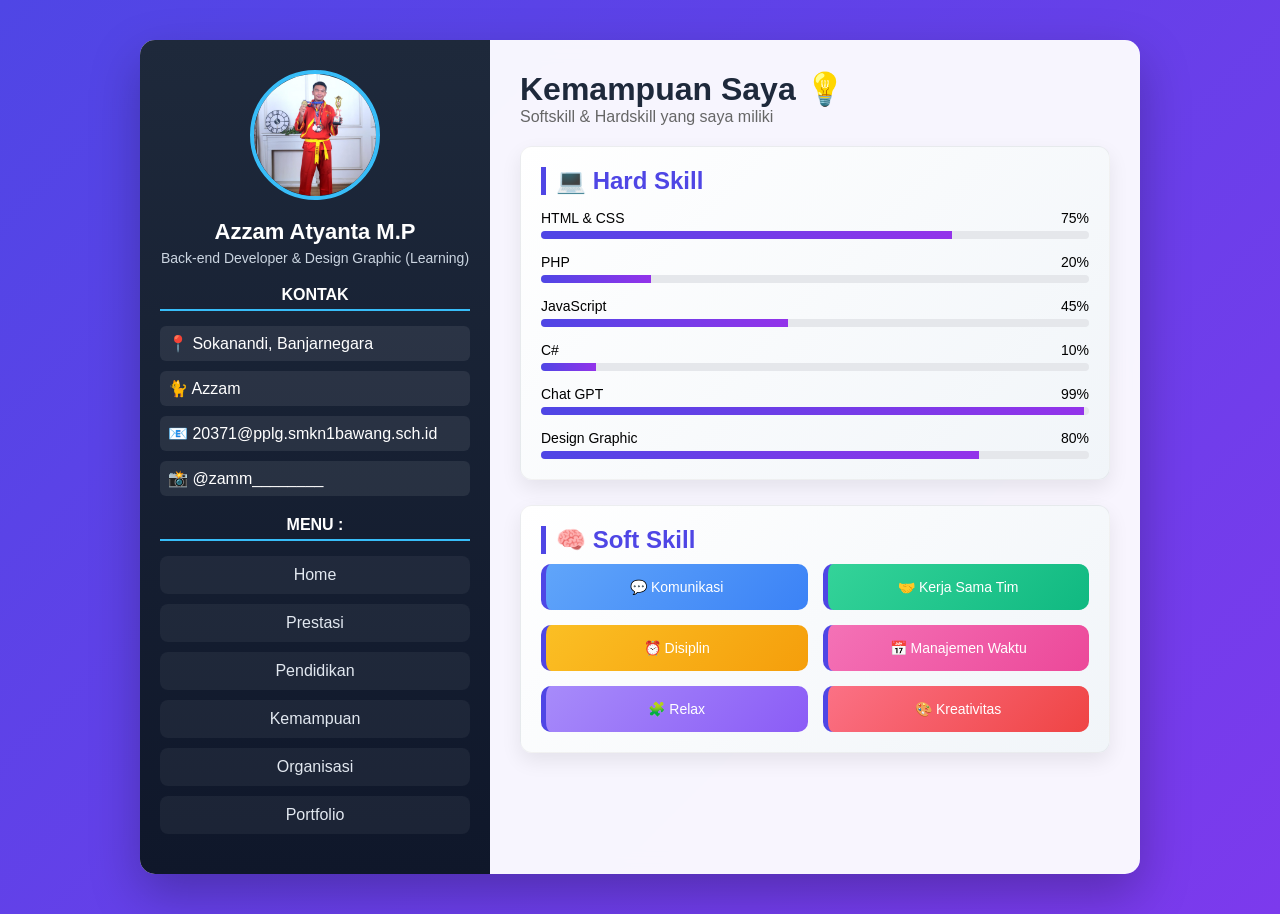
==== Kemampuan.html @ 9ff320a6 "Add files via upload" ====
<!DOCTYPE html>
<html lang="id">
<head>
<meta charset="UTF-8">
<meta name="viewport" content="width=device-width, initial-scale=1.0">
<title>Kemampuan - Azzam Atyanta M.P</title>

<link rel="stylesheet" href="Style Kemampuan.css">
</head>

<body>

<div class="container">

    <!-- SIDEBAR -->
    <div class="sidebar">
        <img src="WhatsApp Image 2026-03-31 at 19.56.37.jpeg" alt="Foto Profil">

        <h1>Azzam Atyanta M.P</h1>
        <p>Back-end Developer & Design Graphic (Learning)</p>

        <h2>KONTAK</h2>
        <ul class="kontak-list">
            <li>📍 Sokanandi, Banjarnegara</li>
            <li>🐈 Azzam</li>
            <li>📧 20371@pplg.smkn1bawang.sch.id</li>
            <li>📸 @zamm________</li>
        </ul>

        <h2>MENU :</h2>
        <ul>
            <li><a href="Index.html">Home</a></li>
            <li><a href="Prestasi.html">Prestasi</a></li>
            <li><a href="Pendidikan.html">Pendidikan</a></li>
            <li><a href="#" class="active">Kemampuan</a></li>
            <li><a href="Organisasi.html">Organisasi</a></li>
            <li><a href="Portofolio.html">Portfolio</a></li>
        </ul>
    </div>

    <!-- CONTENT -->
    <div class="content">

        <div class="header">
            <h1>Kemampuan Saya 💡</h1>
            <p>Softskill & Hardskill yang saya miliki</p>
        </div>

        <!-- HARD SKILL -->
        <div class="section">
            <h2>💻 Hard Skill</h2>

            <div class="skill-card">
                <div class="skill-top">
                    <span>HTML & CSS</span>
                    <span>75%</span>
                </div>
                <div class="bar"><div style="width:75%"></div></div>
            </div>

            <div class="skill-card">
                <div class="skill-top">
                    <span>PHP</span>
                    <span>20%</span>
                </div>
                <div class="bar"><div style="width:20%"></div></div>
            </div>

            <div class="skill-card">
                <div class="skill-top">
                    <span>JavaScript</span>
                    <span>45%</span>
                </div>
                <div class="bar"><div style="width:45%"></div></div>
            </div>

            <div class="skill-card">
                <div class="skill-top">
                    <span>C#</span>
                    <span>10%</span>
                </div>
                <div class="bar"><div style="width:10%"></div></div>
            </div>

            <div class="skill-card">
                <div class="skill-top">
                    <span>Chat GPT</span>
                    <span>99%</span>
                </div>
                <div class="bar"><div style="width:99%"></div></div>
            </div>

            <div class="skill-card">
                <div class="skill-top">
                    <span>Design Graphic</span>
                    <span>80%</span>
                </div>
                <div class="bar"><div style="width:80%"></div></div>
            </div>
        </div>

        <!-- SOFT SKILL -->
        <div class="section">
            <h2>🧠 Soft Skill</h2>

            <div class="softskill-container">
                <div class="soft-card">💬 Komunikasi</div>
                <div class="soft-card">🤝 Kerja Sama Tim</div>
                <div class="soft-card">⏰ Disiplin</div>
                <div class="soft-card">📅 Manajemen Waktu</div>
                <div class="soft-card">🧩 Relax</div>
                <div class="soft-card">🎨 Kreativitas</div>
            </div>
        </div>

    </div>

</div>

</body>
</html>
---- Style Kemampuan.css ----
* {
    margin: 0;
    padding: 0;
    box-sizing: border-box;
    font-family: 'Segoe UI', sans-serif;
}

body {
    background: linear-gradient(135deg, #667eea, #764ba2);
}

/* CONTAINER */
.container {
    max-width: 1000px;
    margin: 40px auto;
    display: flex;
    background: #fff;
    border-radius: 15px;
    overflow: hidden;
    box-shadow: 0 10px 30px rgba(0,0,0,0.2);
}

/* SIDEBAR */
.sidebar {
    width: 35%;
    background: #1e293b;
    color: white;
    padding: 30px 20px;
    text-align: center;
}

.sidebar img {
    width: 130px;
    height: 130px;
    border-radius: 50%;
    border: 5px solid #38bdf8;
    margin-bottom: 15px;
}

.sidebar h1 {
    font-size: 22px;
    margin-bottom: 5px;
}

.sidebar p {
    font-size: 14px;
    color: #cbd5e1;
    margin-bottom: 15px;
}

.sidebar h2 {
    margin-top: 20px;
    font-size: 16px;
    border-bottom: 2px solid #38bdf8;
    padding-bottom: 5px;
}

/* MENU */
.sidebar ul {
    list-style: none;
    margin-top: 15px;
}

.sidebar ul li {
    margin: 10px 0;
}

.sidebar ul li a {
    display: block;
    padding: 10px;
    border-radius: 8px;
    background: rgba(255,255,255,0.05);
    color: #e2e8f0;
    text-decoration: none;
    transition: 0.3s;
}

.sidebar ul li a:hover {
    background: #38bdf8;
    color: #1e293b;
    transform: translateX(5px);
}

/* CONTENT */
.content {
    width: 65%;
    padding: 30px;
}

/* SECTION */
.section {
    margin-bottom: 25px;
    padding: 20px;
    border-radius: 12px;
    background: #ffffff;
    box-shadow: 0 5px 15px rgba(0,0,0,0.05);
    transition: 0.3s;
}

.section:hover {
    transform: translateY(-3px);
}

.section h2 {
    color: #4f46e5;
    margin-bottom: 10px;
    border-left: 5px solid #4f46e5;
    padding-left: 10px;
}

.section p {
    line-height: 1.6;
    color: #444;
}

/* BOX */
.box {
    background: linear-gradient(135deg, #f1f5f9, #e2e8f0);
    padding: 12px;
    margin-top: 10px;
    border-radius: 10px;
    border-left: 5px solid #4f46e5;
    transition: 0.3s;
}

.box:hover {
    transform: scale(1.02);
    box-shadow: 0 5px 12px rgba(0,0,0,0.1);
}

/* HARD SKILL (DISAMAKAN DENGAN STYLE KAMU) */
.skill-card {
    margin-top: 15px;
}

.skill-top {
    display: flex;
    justify-content: space-between;
    margin-bottom: 5px;
    font-size: 14px; /* tidak diubah */
}

.bar {
    height: 8px;
    background: #ddd;
    border-radius: 5px;
    overflow: hidden;
}

.bar div {
    height: 100%;
    background: linear-gradient(90deg, #4f46e5, #6366f1);
}

/* SOFT SKILL */
.softskill-container {
    display: grid;
    grid-template-columns: repeat(2, 1fr);
    gap: 15px;
    margin-top: 10px;
}

.soft-card {
    padding: 15px;
    text-align: center;
    border-radius: 10px;
    background: linear-gradient(135deg, #f1f5f9, #e2e8f0);
    border-left: 5px solid #4f46e5;
    transition: 0.3s;
    font-size: 14px; /* tidak diubah */
}

.soft-card:hover {
    transform: translateY(-3px);
    box-shadow: 0 5px 12px rgba(0,0,0,0.1);
}

/* HEADER */
.header {
    margin-bottom: 20px;
}

.header h1 {
    color: #1e293b;
}

.header p {
    color: #666;
}

/* KONTAK */
.kontak-list {
    list-style: none;
    text-align: left;
    margin-top: 10px;
    padding: 0;
}

.kontak-list li {
    margin: 8px 0;
    padding: 8px;
    background: rgba(255,255,255,0.05);
    border-radius: 6px;
    transition: 0.3s;
}

.kontak-list li:hover {
    background: #38bdf8;
    color: #1e293b;
}

.box {
    background: linear-gradient(135deg, #6366f1, #8b5cf6);
    color: white;
    padding: 12px;
    margin-top: 10px;
    border-radius: 10px;
    border-left: 5px solid #4f46e5;
    transition: 0.3s;
}

.box:hover {
    transform: scale(1.02);
    box-shadow: 0 5px 15px rgba(99,102,241,0.4);
}

.bar div {
    height: 100%;
    background: linear-gradient(90deg, #22c55e, #4ade80);
}

.soft-card:nth-child(1) {
    background: linear-gradient(135deg, #60a5fa, #3b82f6);
    color: white;
}

.soft-card:nth-child(2) {
    background: linear-gradient(135deg, #34d399, #10b981);
    color: white;
}

.soft-card:nth-child(3) {
    background: linear-gradient(135deg, #fbbf24, #f59e0b);
    color: white;
}

.soft-card:nth-child(4) {
    background: linear-gradient(135deg, #f472b6, #ec4899);
    color: white;
}

.soft-card:nth-child(5) {
    background: linear-gradient(135deg, #a78bfa, #8b5cf6);
    color: white;
}

.soft-card:nth-child(6) {
    background: linear-gradient(135deg, #fb7185, #ef4444);
    color: white;
}

.soft-card:hover {
    transform: translateY(-5px) scale(1.03);
    box-shadow: 0 8px 20px rgba(0,0,0,0.2);
}

/* BACKGROUND */
body {
    background: linear-gradient(135deg, #4f46e5, #7c3aed, #9333ea);
    background-size: 200% 200%;
    animation: bgMove 10s ease infinite;
}

@keyframes bgMove {
    0% { background-position: left; }
    50% { background-position: right; }
    100% { background-position: left; }
}

/* CONTAINER */
.container {
    max-width: 1000px;
    margin: 40px auto;
    display: flex;
    background: rgba(255, 255, 255, 0.95);
    border-radius: 15px;
    overflow: hidden;
    box-shadow: 0 20px 50px rgba(0,0,0,0.25);
    backdrop-filter: blur(10px);
}

/* SIDEBAR */
.sidebar {
    width: 35%;
    background: linear-gradient(180deg, #1e293b, #0f172a);
    color: white;
    padding: 30px 20px;
    text-align: center;
}

.sidebar img {
    border: 4px solid #38bdf8;
    transition: 0.3s;
}

.sidebar img:hover {
    transform: scale(1.05);
}

/* MENU */
.sidebar ul li a:hover {
    background: linear-gradient(135deg, #38bdf8, #6366f1);
    color: white;
    transform: translateX(6px);
}

/* SECTION */
.section {
    background: linear-gradient(135deg, #ffffff, #f1f5f9);
    box-shadow: 0 8px 20px rgba(0,0,0,0.08);
    border: 1px solid rgba(0,0,0,0.05);
}

.section:hover {
    transform: translateY(-5px);
}

/* BOX */
.box {
    background: linear-gradient(135deg, #e0e7ff, #c7d2fe);
    color: #1e293b;
    border-left: 5px solid #4f46e5;
}

.box:hover {
    transform: scale(1.02);
    box-shadow: 0 10px 18px rgba(0,0,0,0.15);
}

/* HARD SKILL BAR */
.bar {
    background: #e5e7eb;
}

.bar div {
    background: linear-gradient(90deg, #4f46e5, #9333ea);
}

/* SOFT SKILL WARNA (tetap, tapi lebih halus efeknya) */
.soft-card:nth-child(1) {
    background: linear-gradient(135deg, #60a5fa, #3b82f6);
    color: white;
}

.soft-card:nth-child(2) {
    background: linear-gradient(135deg, #34d399, #10b981);
    color: white;
}

.soft-card:nth-child(3) {
    background: linear-gradient(135deg, #fbbf24, #f59e0b);
    color: white;
}

.soft-card:nth-child(4) {
    background: linear-gradient(135deg, #f472b6, #ec4899);
    color: white;
}

.soft-card:nth-child(5) {
    background: linear-gradient(135deg, #a78bfa, #8b5cf6);
    color: white;
}

.soft-card:nth-child(6) {
    background: linear-gradient(135deg, #fb7185, #ef4444);
    color: white;
}

.soft-card:hover {
    transform: translateY(-5px) scale(1.03);
    box-shadow: 0 8px 20px rgba(0,0,0,0.2);
}

/* KONTAK */
.kontak-list li {
    background: rgba(255,255,255,0.08);
}

.kontak-list li:hover {
    background: linear-gradient(135deg, #38bdf8, #6366f1);
    color: white;
    transform: translateX(5px);
}
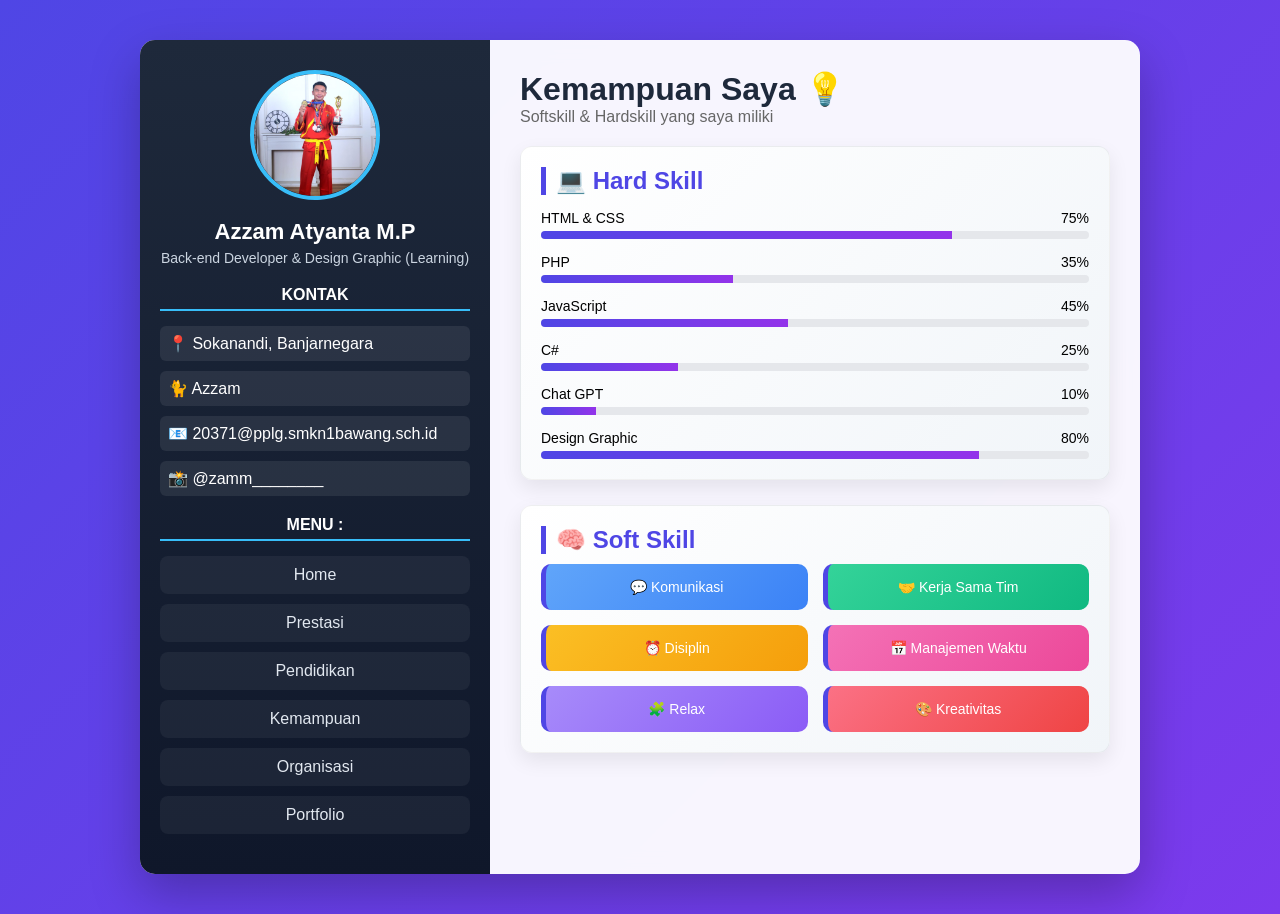
==== commit 918fa85d: "Update Kemampuan.html" ====
--- a/Kemampuan.html
+++ b/Kemampuan.html
@@ -29,7 +29,7 @@
 
         <h2>MENU :</h2>
         <ul>
-            <li><a href="Index.html">Home</a></li>
+            <li><a href="index.html">Home</a></li>
             <li><a href="Prestasi.html">Prestasi</a></li>
             <li><a href="Pendidikan.html">Pendidikan</a></li>
             <li><a href="#" class="active">Kemampuan</a></li>
@@ -61,9 +61,9 @@
             <div class="skill-card">
                 <div class="skill-top">
                     <span>PHP</span>
-                    <span>20%</span>
+                    <span>35%</span>
                 </div>
-                <div class="bar"><div style="width:20%"></div></div>
+                <div class="bar"><div style="width:35%"></div></div>
             </div>
 
             <div class="skill-card">
@@ -77,17 +77,17 @@
             <div class="skill-card">
                 <div class="skill-top">
                     <span>C#</span>
-                    <span>10%</span>
+                    <span>25%</span>
                 </div>
-                <div class="bar"><div style="width:10%"></div></div>
+                <div class="bar"><div style="width:25%"></div></div>
             </div>
 
             <div class="skill-card">
                 <div class="skill-top">
                     <span>Chat GPT</span>
-                    <span>99%</span>
+                    <span>10%</span>
                 </div>
-                <div class="bar"><div style="width:99%"></div></div>
+                <div class="bar"><div style="width:10%"></div></div>
             </div>
 
             <div class="skill-card">
@@ -118,4 +118,4 @@
 </div>
 
 </body>
-</html>+</html>
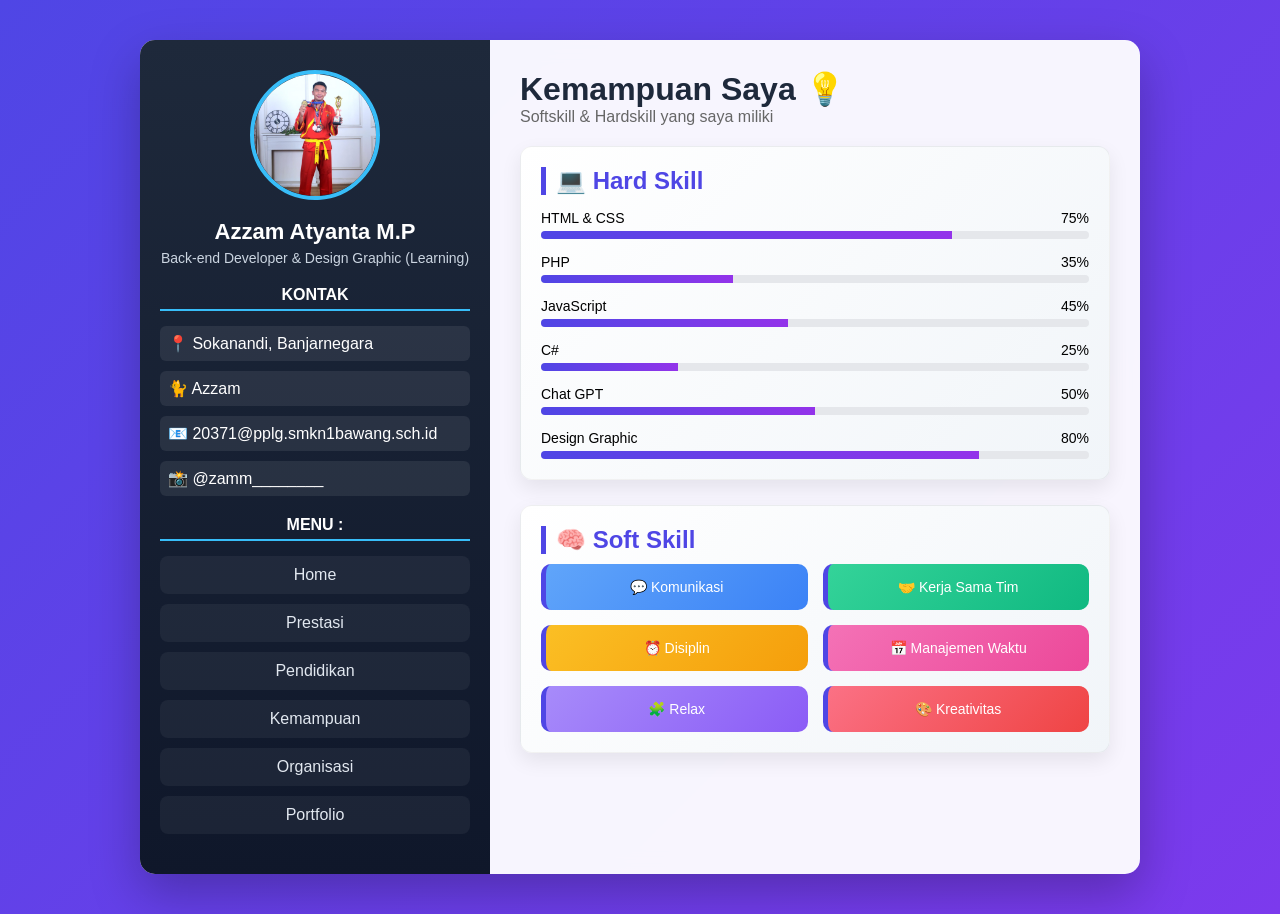
==== commit 2abbab49: "Update Kemampuan.html" ====
--- a/Kemampuan.html
+++ b/Kemampuan.html
@@ -85,9 +85,9 @@
             <div class="skill-card">
                 <div class="skill-top">
                     <span>Chat GPT</span>
-                    <span>10%</span>
+                    <span>50%</span>
                 </div>
-                <div class="bar"><div style="width:10%"></div></div>
+                <div class="bar"><div style="width:50%"></div></div>
             </div>
 
             <div class="skill-card">
